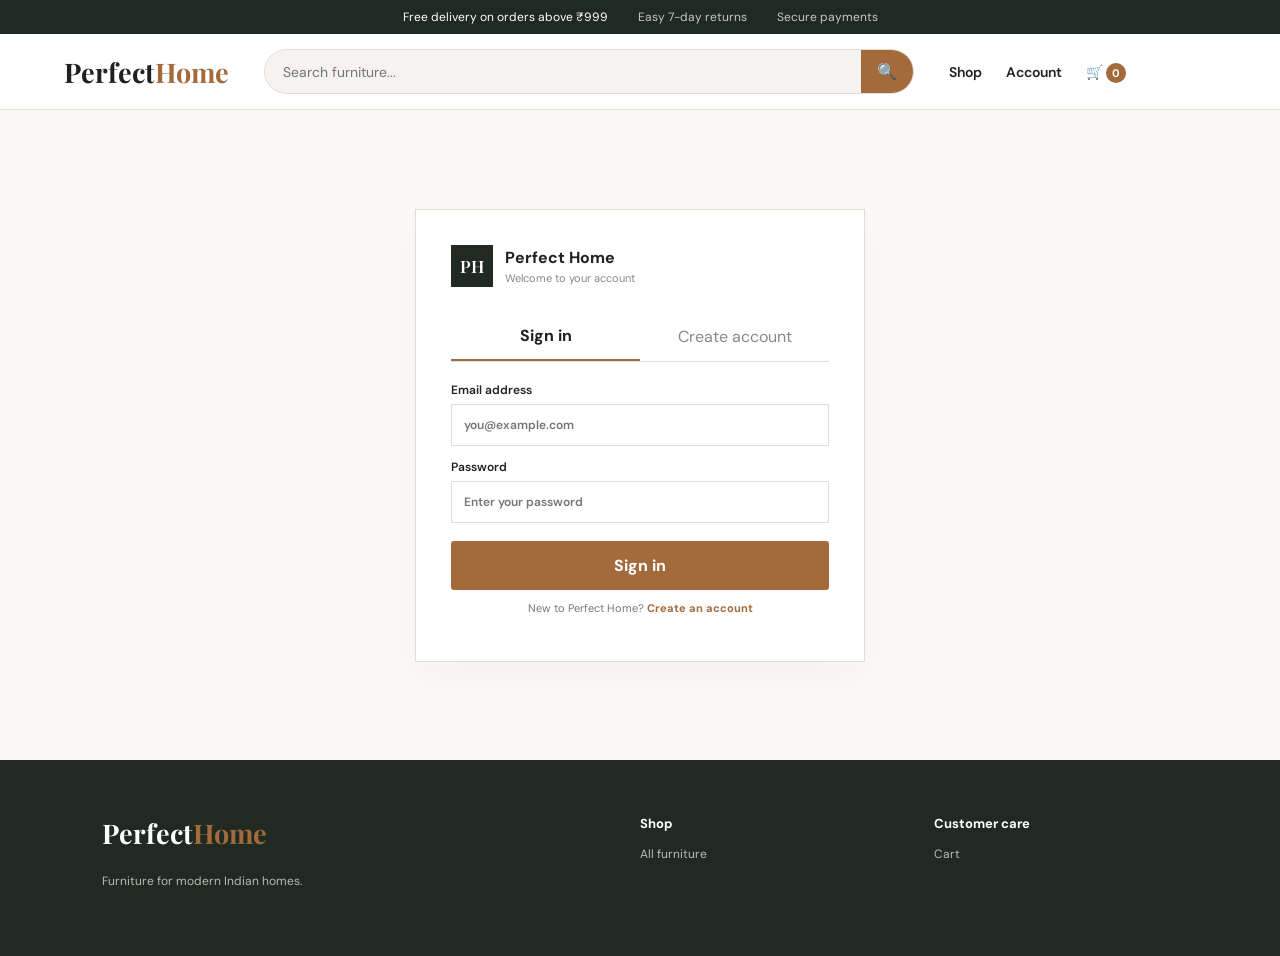
==== account.html @ 6d635a61 "Add files via upload" ====
<!DOCTYPE html><html lang="en"><head><meta charset="UTF-8"><meta name="viewport" content="width=device-width,initial-scale=1.0"><title>Account | Perfect Home</title><link rel="stylesheet" href="css/style.css"></head><body><div class="topbar">Free delivery on orders above ₹999 <span>Easy 7-day returns</span><span>Secure payments</span></div><header class="header"><a class="logo" href="index.html">Perfect<span>Home</span></a><div class="search"><input id="searchInput" placeholder="Search furniture..."><button onclick="performSearch()">🔍</button></div><nav><a href="products.html">Shop</a><a href="account.html">Account</a><a class="cart-link" href="cart.html">🛒 <b id="cartCount">0</b></a></nav></header><main class="account-page"><div class="auth-card"><div class="auth-brand"><span>PH</span><div><b>Perfect Home</b><small>Welcome to your account</small></div></div><div class="tabs"><button id="loginTab" class="active" onclick="showAuth('login')">Sign in</button><button id="signupTab" onclick="showAuth('signup')">Create account</button></div><div id="authMessage"></div><form id="loginForm" onsubmit="login(event)"><label>Email address<input id="loginEmail" type="email" required placeholder="you@example.com"></label><label>Password<input id="loginPassword" type="password" minlength="6" required placeholder="Enter your password"></label><button class="btn primary full">Sign in</button><p class="switch">New to Perfect Home? <a onclick="showAuth('signup')">Create an account</a></p></form><form id="signupForm" class="hidden" onsubmit="signup(event)"><label>Full name<input id="signupName" required placeholder="Your full name"></label><label>Email address<input id="signupEmail" type="email" required placeholder="you@example.com"></label><label>Mobile number<input id="signupPhone" pattern="[0-9]{10}" required placeholder="10-digit mobile number"></label><label>Password<input id="signupPassword" type="password" minlength="6" required placeholder="At least 6 characters"></label><label>Confirm password<input id="signupConfirm" type="password" minlength="6" required placeholder="Re-enter password"></label><button class="btn primary full">Create account</button><p class="switch">Already have an account? <a onclick="showAuth('login')">Sign in</a></p></form><div id="accountPanel" class="hidden"></div></div></main><footer><div><a class="logo" href="index.html">Perfect<span>Home</span></a><p>Furniture for modern Indian homes.</p></div><div><b>Shop</b><a href="products.html">All furniture</a></div><div><b>Customer care</b><a href="cart.html">Cart</a></div></footer><script src="js/products.js"></script><script src="js/app.js"></script><script src="js/auth.js"></script></body></html>
---- css/style.css ----
@import url('https://fonts.googleapis.com/css2?family=DM+Sans:wght@400;500;600;700&family=Playfair+Display:wght@500;600;700&display=swap');
*{box-sizing:border-box}body{margin:0;font-family:'DM Sans',Arial,sans-serif;color:#20201e;background:#faf9f6}a{text-decoration:none;color:inherit}button,input,select,textarea{font:inherit}.topbar{background:#1f2a22;color:#fff;padding:9px 5%;font-size:12px;display:flex;gap:30px;justify-content:center}.topbar span{opacity:.75}.header{height:76px;background:#fff;display:flex;align-items:center;gap:35px;padding:0 5%;border-bottom:1px solid #e8e5df;position:sticky;top:0;z-index:20}.logo{font:700 27px 'Playfair Display',serif;white-space:nowrap}.logo span{color:#a36a3c}.search{height:45px;display:flex;flex:1;max-width:650px;background:#f5f3ef;border:1px solid #e2ded6;border-radius:24px;overflow:hidden}.search input{border:0;outline:0;background:transparent;padding:0 18px;flex:1;font-size:14px}.search button{width:52px;border:0;background:#a36a3c;color:white;cursor:pointer}.header nav{display:flex;gap:24px;align-items:center;font-size:14px;font-weight:600}.cart-link b{background:#a36a3c;color:#fff;border-radius:50%;font-size:11px;padding:3px 6px}.hero{max-width:1400px;margin:25px auto 70px;padding:55px 5%;background:#e9e5dc;display:grid;grid-template-columns:1fr 1fr;align-items:center;gap:45px;min-height:520px}.hero h1{font:600 clamp(45px,5vw,76px)/1.03 'Playfair Display',serif;margin:12px 0 22px}.hero h1 em{color:#a36a3c}.hero p:not(.eyebrow){font-size:17px;line-height:1.7;max-width:520px;color:#5f5c56}.eyebrow{font-size:11px;letter-spacing:2px;font-weight:700;color:#a36a3c;margin:0 0 10px}.hero-art{height:420px;overflow:hidden}.hero-art img{width:100%;height:100%;object-fit:cover}.btn{border:0;padding:14px 23px;display:inline-flex;justify-content:center;align-items:center;border-radius:3px;font-weight:700;cursor:pointer}.primary{background:#a36a3c;color:white}.dark{background:#202a22;color:#fff}.full{width:100%}.section{max-width:1300px;margin:0 auto 75px;padding:0 4%}.section-head{display:flex;justify-content:space-between;align-items:end;margin-bottom:28px}.section-head h2,.deal h2{font:600 38px 'Playfair Display',serif;margin:0}.section-head>a{font-size:13px;font-weight:700}.category-grid{display:grid;grid-template-columns:repeat(6,1fr);gap:15px}.category{background:#fff;padding-bottom:17px;border:1px solid #e8e5df}.category img{width:100%;height:180px;object-fit:cover;display:block;margin-bottom:13px}.category b,.category span{display:block;padding:0 13px}.category b{font-size:14px}.category span{font-size:11px;color:#777;margin-top:5px}.deal{max-width:1300px;margin:0 auto 75px;padding:0 4%;background:#ddd5c8;display:grid;grid-template-columns:.8fr 1.2fr;align-items:center}.deal>div{padding:45px}.deal img{width:100%;height:330px;object-fit:cover}.deal p:not(.eyebrow){color:#5e5b55;line-height:1.6}.product-grid{display:grid;grid-template-columns:repeat(4,1fr);gap:20px}.product-card{background:#fff;border:1px solid #e8e5df;transition:.2s}.product-card:hover{transform:translateY(-3px);box-shadow:0 10px 25px #0000000d}.product-img{display:block;height:285px;position:relative;background:#eee;overflow:hidden}.product-img img{width:100%;height:100%;object-fit:cover}.discount{position:absolute;top:12px;left:12px;background:#fff;padding:5px 8px;font-size:10px;font-weight:700;color:#9a6338}.product-info{padding:15px}.product-info small{font-size:10px;color:#9a6338;text-transform:uppercase;letter-spacing:1px}.product-name{display:block;font-weight:700;font-size:15px;margin:7px 0 9px;line-height:1.3}.rating{font-size:12px;color:#bd7d3f}.rating span{color:#888}.price{font-size:17px;font-weight:700;margin:10px 0}.price del{font-size:11px;color:#999;font-weight:400;margin-left:5px}.add-btn{width:100%;border:1px solid #a36a3c;background:#fff;color:#8e5c36;padding:9px;font-weight:700;cursor:pointer}.add-btn:hover{background:#a36a3c;color:#fff}.trust{max-width:1300px;margin:0 auto 70px;padding:30px 4%;display:grid;grid-template-columns:repeat(4,1fr);border-top:1px solid #ddd;border-bottom:1px solid #ddd}.trust div{display:flex;flex-direction:column;gap:5px;text-align:center;font-size:22px}.trust b{font-size:13px}.trust small{font-size:11px;color:#777}footer{background:#202a22;color:#fff;padding:55px 8%;display:grid;grid-template-columns:2fr 1fr 1fr;gap:50px}footer .logo{color:#fff}footer p{font-size:12px;color:#b9b9b1}footer div{display:flex;flex-direction:column;gap:10px}footer b{font-size:13px;margin-bottom:4px}footer a:not(.logo){font-size:12px;color:#bbb}.shop-page,.cart-page{max-width:1350px;margin:0 auto;padding:55px 4%}.shop-title,.page-heading{display:flex;justify-content:space-between;align-items:end;margin-bottom:35px}.shop-title h1,.page-heading h1{font:600 48px 'Playfair Display',serif;margin:0}.shop-title p:not(.eyebrow){color:#777}.shop-title select{padding:11px;border:1px solid #ddd;background:#fff}.shop-layout{display:grid;grid-template-columns:210px 1fr;gap:35px}.shop-layout aside{display:flex;flex-direction:column;gap:11px;font-size:13px}.shop-layout aside button{border:0;background:none;text-align:left;padding:5px 0;cursor:pointer;color:#555}.shop-layout aside label{font-size:12px;color:#666}.shop-layout aside hr{width:100%;border:0;border-top:1px solid #ddd;margin:12px 0}.empty-results,.empty-cart{text-align:center;padding:80px 20px;background:#fff;border:1px solid #e6e2da}.empty-results>div,.empty-cart>div{font-size:45px}.detail{max-width:1250px;margin:60px auto 80px;padding:0 4%;display:grid;grid-template-columns:1.05fr .95fr;gap:60px}.detail-image{height:620px;background:#eee}.detail-image img{width:100%;height:100%;object-fit:cover}.detail-info{padding-top:25px}.detail-info h1{font:600 47px/1.1 'Playfair Display',serif;margin:8px 0 15px}.rating.big{font-size:13px}.rating.big span{color:#777}.detail-price{font-size:29px;font-weight:700;margin:25px 0}.detail-price del{font-size:15px;color:#999;margin-left:10px}.detail-price span{font-size:11px;color:#a36a3c;margin-left:10px}.detail-info>p:not(.eyebrow){color:#666;line-height:1.8}.features{list-style:none;padding:10px 0;border-top:1px solid #ddd;border-bottom:1px solid #ddd;line-height:2.2;font-size:13px}.buy-row{display:flex;gap:10px;margin-top:25px}.qty{display:flex;border:1px solid #ccc;height:48px;align-items:center}.qty button{border:0;background:#fff;width:40px;height:100%;cursor:pointer}.qty b{width:30px;text-align:center}.delivery{margin-top:25px;background:#f2efe9;padding:15px;display:flex;flex-direction:column;gap:4px;font-size:12px}.delivery span{color:#777}.cart-layout{display:grid;grid-template-columns:1fr 380px;gap:30px}.cart-box,.summary{background:#fff;border:1px solid #e3dfd7}.cart-item{display:grid;grid-template-columns:120px 1fr auto auto;gap:20px;align-items:center;padding:20px;border-bottom:1px solid #e8e5df}.cart-item img{width:120px;height:110px;object-fit:cover}.cart-item-info small{color:#a36a3c;font-size:10px;text-transform:uppercase}.cart-item-info h3{font-size:15px;margin:7px 0}.cart-price{font-weight:700}.remove{border:0;background:none;color:#a36a3c;padding:10px 0;cursor:pointer;font-size:12px}.line-total{font-size:15px}.continue{display:inline-block;margin-top:20px;font-size:13px;font-weight:700}.summary{padding:25px;height:max-content}.summary h2{font:600 26px 'Playfair Display',serif;margin-top:0}.summary>div{display:flex;justify-content:space-between;padding:9px 0;font-size:13px}.summary hr{border:0;border-top:1px solid #ddd}.summary .grand{font-size:17px}.checkout-form{display:block!important;margin-top:15px}.checkout-form h3{font-size:14px}.checkout-form input,.checkout-form textarea,.checkout-form select{width:100%;padding:12px;border:1px solid #ddd;margin-bottom:9px;outline:none;background:#fff}.checkout-form textarea{height:80px;resize:vertical}.success-order{text-align:center;background:#fff;border:1px solid #ddd;padding:90px 25px;max-width:750px;margin:auto}.check{margin:auto auto 20px;background:#a36a3c;color:white;border-radius:50%;width:60px;height:60px;display:grid;place-items:center;font-size:30px}.success-order h1{font:600 42px 'Playfair Display',serif}.success-order p{color:#666}.account-page{min-height:650px;display:grid;place-items:center;padding:50px 20px}.auth-card{background:#fff;width:450px;border:1px solid #e2ded6;padding:35px;box-shadow:0 15px 40px #00000008}.auth-brand{display:flex;align-items:center;gap:12px;margin-bottom:25px}.auth-brand>span{background:#202a22;color:#fff;width:42px;height:42px;display:grid;place-items:center;font:600 17px 'Playfair Display'}.auth-brand b,.auth-brand small{display:block}.auth-brand small{font-size:11px;color:#888;margin-top:3px}.tabs{display:grid;grid-template-columns:1fr 1fr;border-bottom:1px solid #ddd;margin-bottom:20px}.tabs button{background:none;border:0;padding:13px;cursor:pointer;color:#888}.tabs button.active{color:#20201e;font-weight:700;border-bottom:2px solid #a36a3c}.auth-card form label{display:block;font-size:12px;font-weight:600;margin:13px 0}.auth-card form input{display:block;width:100%;padding:12px;margin-top:6px;border:1px solid #ddd;outline:none}.switch{text-align:center;font-size:11px;color:#777}.switch a{color:#a36a3c;font-weight:700;cursor:pointer}.hidden{display:none!important}.auth-message{padding:10px;background:#f9e9e5;color:#9a493d;font-size:12px;margin-bottom:12px}.auth-message.good{background:#eaf5ed;color:#39704a}.profile{text-align:center}.avatar{width:70px;height:70px;border-radius:50%;background:#a36a3c;color:#fff;display:grid;place-items:center;margin:0 auto 15px;font:600 30px 'Playfair Display'}.profile h1{font:600 36px 'Playfair Display';margin:5px}.muted{color:#777;font-size:13px}.profile-box{margin:25px 0;text-align:left;border:1px solid #ddd}.profile-box div{padding:16px;border-bottom:1px solid #ddd}.profile-box div:last-child{border:0}.profile-box b,.profile-box span{display:block;font-size:12px;margin-bottom:5px}.profile-box span{color:#777}.logout{border:0;background:none;color:#a36a3c;font-weight:700;margin-top:18px;cursor:pointer}.auth-card .btn{margin-top:5px}#toast{position:fixed;right:25px;bottom:25px;background:#202a22;color:white;padding:14px 20px;z-index:100;border-radius:4px;opacity:0;transform:translateY(15px);transition:.2s;font-size:13px}#toast.show{opacity:1;transform:none}
@media(max-width:1000px){.category-grid{grid-template-columns:repeat(3,1fr)}.product-grid{grid-template-columns:repeat(3,1fr)}.hero{grid-template-columns:1fr}.hero-art{height:350px}.detail{grid-template-columns:1fr}.cart-layout{grid-template-columns:1fr}.shop-layout{grid-template-columns:1fr}.shop-layout aside{display:grid;grid-template-columns:repeat(4,1fr)}}
@media(max-width:700px){.topbar{font-size:10px;gap:10px}.header{height:auto;padding:14px 4%;flex-wrap:wrap;gap:12px}.logo{font-size:23px}.search{order:3;flex-basis:100%}.header nav{margin-left:auto;gap:12px}.header nav a:not(.cart-link){display:none}.hero{margin-top:0;padding:35px 5%;min-height:auto}.hero-art{height:270px}.section{margin-bottom:50px}.category-grid,.product-grid{grid-template-columns:repeat(2,1fr);gap:10px}.category img{height:140px}.product-img{height:210px}.section-head h2,.deal h2{font-size:28px}.deal{display:block;padding:0}.deal>div{padding:30px}.deal img{height:240px}.trust{grid-template-columns:repeat(2,1fr);gap:25px}.shop-page,.cart-page{padding-top:35px}.shop-title{display:block}.shop-title h1,.page-heading h1{font-size:38px}.shop-title select{margin-top:15px}.shop-layout aside{grid-template-columns:repeat(2,1fr)}.detail{margin-top:25px;padding:0 5%;gap:25px}.detail-image{height:400px}.detail-info h1{font-size:35px}.buy-row{flex-wrap:wrap}.cart-item{grid-template-columns:80px 1fr;gap:12px}.cart-item img{width:80px;height:80px}.cart-item .qty{grid-column:2}.line-total{grid-column:2}.auth-card{width:100%;max-width:450px;padding:25px}footer{grid-template-columns:1fr 1fr;padding:40px 7%}footer>div:first-child{grid-column:1/-1}}
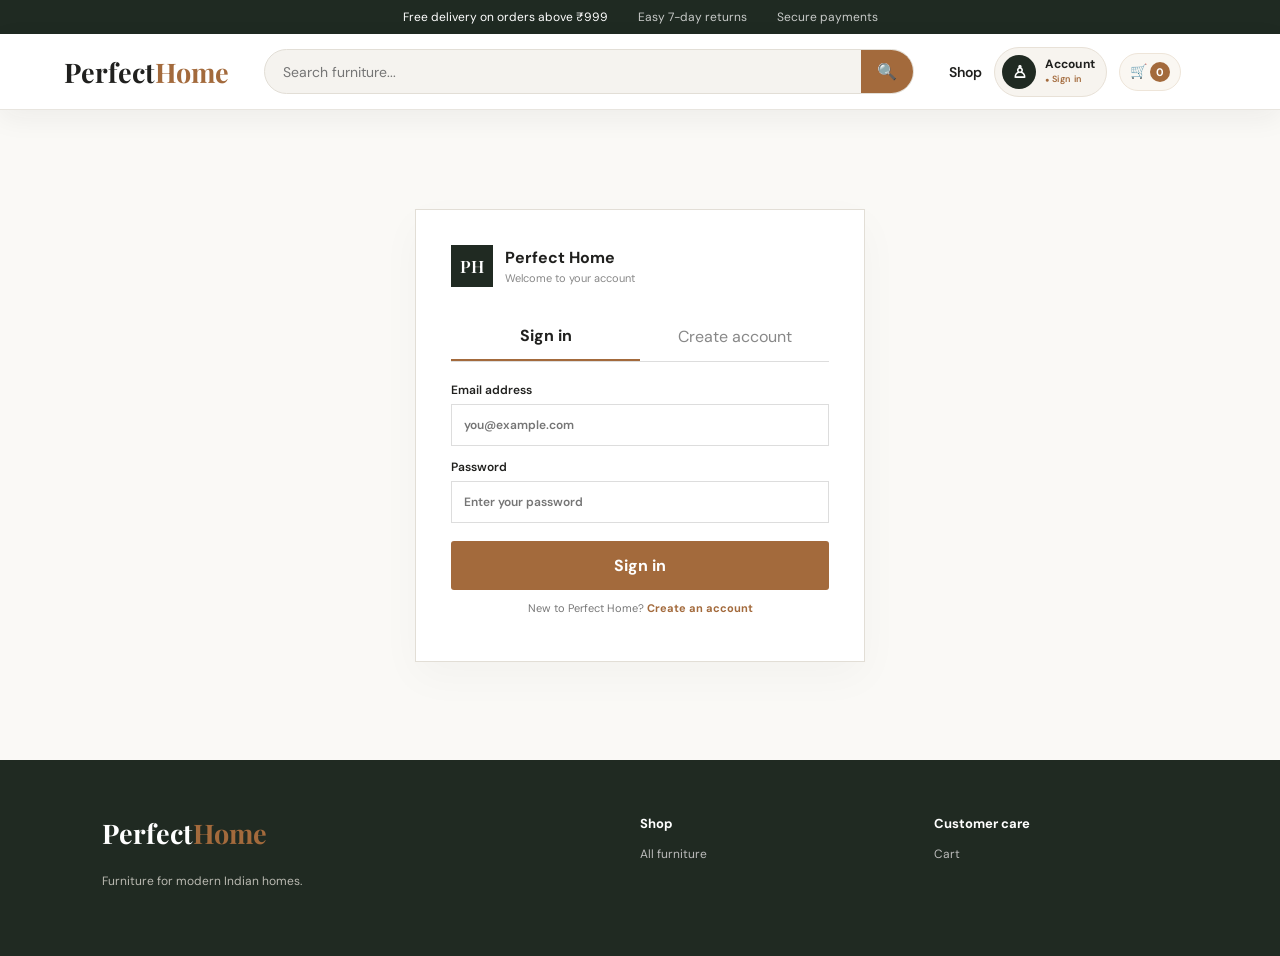
==== commit b8fb6674: "Format account.html for better readability" ====
--- a/account.html
+++ b/account.html
@@ -1 +1,762 @@
-<!DOCTYPE html><html lang="en"><head><meta charset="UTF-8"><meta name="viewport" content="width=device-width,initial-scale=1.0"><title>Account | Perfect Home</title><link rel="stylesheet" href="css/style.css"></head><body><div class="topbar">Free delivery on orders above ₹999 <span>Easy 7-day returns</span><span>Secure payments</span></div><header class="header"><a class="logo" href="index.html">Perfect<span>Home</span></a><div class="search"><input id="searchInput" placeholder="Search furniture..."><button onclick="performSearch()">🔍</button></div><nav><a href="products.html">Shop</a><a href="account.html">Account</a><a class="cart-link" href="cart.html">🛒 <b id="cartCount">0</b></a></nav></header><main class="account-page"><div class="auth-card"><div class="auth-brand"><span>PH</span><div><b>Perfect Home</b><small>Welcome to your account</small></div></div><div class="tabs"><button id="loginTab" class="active" onclick="showAuth('login')">Sign in</button><button id="signupTab" onclick="showAuth('signup')">Create account</button></div><div id="authMessage"></div><form id="loginForm" onsubmit="login(event)"><label>Email address<input id="loginEmail" type="email" required placeholder="you@example.com"></label><label>Password<input id="loginPassword" type="password" minlength="6" required placeholder="Enter your password"></label><button class="btn primary full">Sign in</button><p class="switch">New to Perfect Home? <a onclick="showAuth('signup')">Create an account</a></p></form><form id="signupForm" class="hidden" onsubmit="signup(event)"><label>Full name<input id="signupName" required placeholder="Your full name"></label><label>Email address<input id="signupEmail" type="email" required placeholder="you@example.com"></label><label>Mobile number<input id="signupPhone" pattern="[0-9]{10}" required placeholder="10-digit mobile number"></label><label>Password<input id="signupPassword" type="password" minlength="6" required placeholder="At least 6 characters"></label><label>Confirm password<input id="signupConfirm" type="password" minlength="6" required placeholder="Re-enter password"></label><button class="btn primary full">Create account</button><p class="switch">Already have an account? <a onclick="showAuth('login')">Sign in</a></p></form><div id="accountPanel" class="hidden"></div></div></main><footer><div><a class="logo" href="index.html">Perfect<span>Home</span></a><p>Furniture for modern Indian homes.</p></div><div><b>Shop</b><a href="products.html">All furniture</a></div><div><b>Customer care</b><a href="cart.html">Cart</a></div></footer><script src="js/products.js"></script><script src="js/app.js"></script><script src="js/auth.js"></script></body></html>
+<!DOCTYPE html>
+
+<html lang="en">
+
+<head>
+
+    <meta charset="UTF-8">
+
+    <meta
+        name="viewport"
+        content="width=device-width,initial-scale=1.0"
+    >
+
+    <title>
+        Account | Perfect Home
+    </title>
+
+    <link
+        rel="stylesheet"
+        href="css/style.css"
+    >
+
+</head>
+
+
+<body>
+
+
+<!-- =====================================================
+     TOP BAR
+     ===================================================== -->
+
+<div class="topbar">
+
+    Free delivery on orders above ₹999
+
+    <span>
+        Easy 7-day returns
+    </span>
+
+    <span>
+        Secure payments
+    </span>
+
+</div>
+
+
+<!-- =====================================================
+     HEADER
+     ===================================================== -->
+
+<header class="header">
+
+    <a
+        class="logo"
+        href="index.html"
+    >
+        Perfect<span>Home</span>
+    </a>
+
+
+    <div class="search">
+
+        <input
+            id="searchInput"
+            placeholder="Search furniture..."
+        >
+
+        <button
+            onclick="performSearch()"
+        >
+            🔍
+        </button>
+
+    </div>
+
+
+    <nav>
+
+        <a href="products.html">
+            Shop
+        </a>
+
+        <a href="account.html">
+            Account
+        </a>
+
+        <a
+            class="cart-link"
+            href="cart.html"
+        >
+            🛒
+            <b id="cartCount">
+                0
+            </b>
+        </a>
+
+    </nav>
+
+</header>
+
+
+<!-- =====================================================
+     ACCOUNT
+     ===================================================== -->
+
+<main class="account-page">
+
+
+    <div class="auth-card">
+
+
+        <!-- BRAND -->
+
+        <div class="auth-brand">
+
+            <span>
+                PH
+            </span>
+
+            <div>
+
+                <b>
+                    Perfect Home
+                </b>
+
+                <small>
+                    Welcome to your account
+                </small>
+
+            </div>
+
+        </div>
+
+
+        <!-- LOGIN / SIGNUP TABS -->
+
+        <div class="tabs">
+
+            <button
+                id="loginTab"
+                class="active"
+                onclick="showAuth('login')"
+            >
+                Sign in
+            </button>
+
+
+            <button
+                id="signupTab"
+                onclick="showAuth('signup')"
+            >
+                Create account
+            </button>
+
+        </div>
+
+
+        <!-- MESSAGE -->
+
+        <div
+            id="authMessage"
+        ></div>
+
+
+        <!-- =================================================
+             LOGIN
+             ================================================= -->
+
+        <form
+            id="loginForm"
+            onsubmit="login(event)"
+        >
+
+            <label>
+
+                Email address
+
+                <input
+                    id="loginEmail"
+                    type="email"
+                    required
+                    placeholder="you@example.com"
+                >
+
+            </label>
+
+
+            <label>
+
+                Password
+
+                <input
+                    id="loginPassword"
+                    type="password"
+                    minlength="6"
+                    required
+                    placeholder="Enter your password"
+                >
+
+            </label>
+
+
+            <button
+                class="btn primary full"
+            >
+                Sign in
+            </button>
+
+
+            <p class="switch">
+
+                New to Perfect Home?
+
+                <a
+                    onclick="showAuth('signup')"
+                >
+                    Create an account
+                </a>
+
+            </p>
+
+        </form>
+
+
+        <!-- =================================================
+             SIGN UP
+             ================================================= -->
+
+        <form
+            id="signupForm"
+            class="hidden"
+            onsubmit="signup(event)"
+        >
+
+            <label>
+
+                Full name
+
+                <input
+                    id="signupName"
+                    required
+                    placeholder="Your full name"
+                >
+
+            </label>
+
+
+            <label>
+
+                Email address
+
+                <input
+                    id="signupEmail"
+                    type="email"
+                    required
+                    placeholder="you@example.com"
+                >
+
+            </label>
+
+
+            <label>
+
+                Mobile number
+
+                <input
+                    id="signupPhone"
+                    pattern="[0-9]{10}"
+                    required
+                    placeholder="10-digit mobile number"
+                >
+
+            </label>
+
+
+            <label>
+
+                Password
+
+                <input
+                    id="signupPassword"
+                    type="password"
+                    minlength="6"
+                    required
+                    placeholder="At least 6 characters"
+                >
+
+            </label>
+
+
+            <label>
+
+                Confirm password
+
+                <input
+                    id="signupConfirm"
+                    type="password"
+                    minlength="6"
+                    required
+                    placeholder="Re-enter password"
+                >
+
+            </label>
+
+
+            <button
+                class="btn primary full"
+            >
+                Create account
+            </button>
+
+
+            <p class="switch">
+
+                Already have an account?
+
+                <a
+                    onclick="showAuth('login')"
+                >
+                    Sign in
+                </a>
+
+            </p>
+
+        </form>
+
+
+        <!-- =================================================
+             EXISTING ACCOUNT PANEL
+             ================================================= -->
+
+        <div
+            id="accountPanel"
+            class="hidden"
+        ></div>
+
+
+        <!-- =================================================
+             MY ORDERS
+             ================================================= -->
+
+        <section
+            id="myOrdersSection"
+            class="orders-section hidden"
+        >
+
+            <h2>
+                My Orders
+            </h2>
+
+            <p class="orders-subtitle">
+                Your recent Perfect Home orders
+            </p>
+
+
+            <div
+                id="ordersList"
+                class="order-list"
+            ></div>
+
+        </section>
+
+
+    </div>
+
+</main>
+
+
+<!-- =====================================================
+     FOOTER
+     ===================================================== -->
+
+<footer>
+
+
+    <div>
+
+        <a
+            class="logo"
+            href="index.html"
+        >
+            Perfect<span>Home</span>
+        </a>
+
+        <p>
+            Furniture for modern Indian homes.
+        </p>
+
+    </div>
+
+
+    <div>
+
+        <b>
+            Shop
+        </b>
+
+        <a href="products.html">
+            All furniture
+        </a>
+
+    </div>
+
+
+    <div>
+
+        <b>
+            Customer care
+        </b>
+
+        <a href="cart.html">
+            Cart
+        </a>
+
+    </div>
+
+
+</footer>
+
+
+<!-- =====================================================
+     SCRIPTS
+     ===================================================== -->
+
+<script src="js/products.js"></script>
+
+<script src="js/app.js"></script>
+
+<script src="js/auth.js"></script>
+
+
+<!-- =====================================================
+     MY ORDERS SCRIPT
+     ===================================================== -->
+
+<script>
+
+function renderMyOrders(){
+
+    const user =
+        JSON.parse(
+            localStorage.getItem(
+                'perfectHomeCurrentUser'
+            ) || 'null'
+        );
+
+
+    const section =
+        document.getElementById(
+            'myOrdersSection'
+        );
+
+    const list =
+        document.getElementById(
+            'ordersList'
+        );
+
+
+    if(!user){
+
+        section.classList.add(
+            'hidden'
+        );
+
+        return;
+    }
+
+
+    section.classList.remove(
+        'hidden'
+    );
+
+
+    const allOrders =
+        JSON.parse(
+            localStorage.getItem(
+                'perfectHomeOrders'
+            ) || '[]'
+        );
+
+
+    /*
+       Show only orders belonging
+       to the signed-in user.
+    */
+
+    const orders =
+        allOrders.filter(
+            order =>
+                order.email &&
+                order.email.toLowerCase() ===
+                user.email.toLowerCase()
+        );
+
+
+    if(!orders.length){
+
+        list.innerHTML = `
+
+        <div class="orders-empty">
+
+            <div>
+                📦
+            </div>
+
+            <b>
+                No orders yet
+            </b>
+
+            <p>
+                Your placed orders will appear here.
+            </p>
+
+            <a
+                class="btn primary"
+                href="products.html"
+            >
+                Start Shopping
+            </a>
+
+        </div>
+
+        `;
+
+        return;
+    }
+
+
+    list.innerHTML =
+        orders.map(
+            order => {
+
+                const items =
+                    order.items || [];
+
+
+                return `
+
+                <div class="order-card">
+
+
+                    <!-- ORDER HEADER -->
+
+                    <div class="order-card-header">
+
+                        <div>
+
+                            <b>
+                                #${escapeOrder(
+                                    order.order
+                                )}
+                            </b>
+
+                            <small>
+                                ${escapeOrder(
+                                    order.date
+                                )}
+                            </small>
+
+                        </div>
+
+
+                        <span
+                            class="order-status"
+                        >
+                            ${escapeOrder(
+                                order.status ||
+                                'Order Placed'
+                            )}
+                        </span>
+
+                    </div>
+
+
+                    <!-- PRODUCTS -->
+
+                    <div class="order-products">
+
+                        ${
+                            items.map(
+                                item => `
+
+                                <div class="order-product">
+
+                                    <img
+                                        src="${escapeOrder(
+                                            item.image || ''
+                                        )}"
+                                        alt="${escapeOrder(
+                                            item.name
+                                        )}"
+                                    >
+
+
+                                    <div
+                                        class="order-product-info"
+                                    >
+
+                                        <b>
+                                            ${escapeOrder(
+                                                item.name
+                                            )}
+                                        </b>
+
+                                        <small>
+                                            Qty:
+                                            ${item.qty}
+                                        </small>
+
+                                    </div>
+
+
+                                    <div
+                                        class="order-product-price"
+                                    >
+                                        ${money(
+                                            item.price *
+                                            item.qty
+                                        )}
+                                    </div>
+
+                                </div>
+
+                                `
+                            ).join('')
+                        }
+
+                    </div>
+
+
+                    <!-- ADDRESS -->
+
+                    <div
+                        class="order-address"
+                    >
+
+                        <b>
+                            ${
+                                order.addressType === 'office'
+                                ? '🏢 Office Address'
+                                : '🏠 Home Address'
+                            }
+                        </b>
+
+                        <br>
+
+                        ${escapeOrder(
+                            order.a
+                        )}
+
+                        <br>
+
+                        📱
+                        ${escapeOrder(
+                            order.ph
+                        )}
+
+                    </div>
+
+
+                    <!-- TOTAL -->
+
+                    <div
+                        class="order-total"
+                    >
+
+                        <span>
+                            Total
+                        </span>
+
+                        <b>
+                            ${money(
+                                order.total || 0
+                            )}
+                        </b>
+
+                    </div>
+
+
+                    <div
+                        style="
+                            margin-top:8px;
+                            font-size:10px;
+                            color:#777;
+                        "
+                    >
+
+                        Payment:
+                        ${escapeOrder(
+                            order.payment
+                        )}
+
+                    </div>
+
+
+                </div>
+
+                `;
+
+            }
+        ).join('');
+}
+
+
+/* =====================================================
+   SAFE TEXT
+   ===================================================== */
+
+function escapeOrder(value){
+
+    return String(
+        value ?? ''
+    ).replace(
+        /[&<>"']/g,
+        function(m){
+
+            return {
+
+                '&':'&amp;',
+                '<':'&lt;',
+                '>':'&gt;',
+                '"':'&quot;',
+                "'":'&#39;'
+
+            }[m];
+
+        }
+    );
+}
+
+
+/* =====================================================
+   LOAD ORDERS
+   ===================================================== */
+
+document.addEventListener(
+    'DOMContentLoaded',
+    function(){
+
+        renderMyOrders();
+
+    }
+);
+
+
+/*
+   Run again shortly after auth.js
+   finishes its account rendering.
+*/
+
+setTimeout(
+    renderMyOrders,
+    300
+);
+
+</script>
+
+
+</body>
+
+</html>
--- a/css/style.css
+++ b/css/style.css
@@ -1,4 +1,2006 @@
 @import url('https://fonts.googleapis.com/css2?family=DM+Sans:wght@400;500;600;700&family=Playfair+Display:wght@500;600;700&display=swap');
-*{box-sizing:border-box}body{margin:0;font-family:'DM Sans',Arial,sans-serif;color:#20201e;background:#faf9f6}a{text-decoration:none;color:inherit}button,input,select,textarea{font:inherit}.topbar{background:#1f2a22;color:#fff;padding:9px 5%;font-size:12px;display:flex;gap:30px;justify-content:center}.topbar span{opacity:.75}.header{height:76px;background:#fff;display:flex;align-items:center;gap:35px;padding:0 5%;border-bottom:1px solid #e8e5df;position:sticky;top:0;z-index:20}.logo{font:700 27px 'Playfair Display',serif;white-space:nowrap}.logo span{color:#a36a3c}.search{height:45px;display:flex;flex:1;max-width:650px;background:#f5f3ef;border:1px solid #e2ded6;border-radius:24px;overflow:hidden}.search input{border:0;outline:0;background:transparent;padding:0 18px;flex:1;font-size:14px}.search button{width:52px;border:0;background:#a36a3c;color:white;cursor:pointer}.header nav{display:flex;gap:24px;align-items:center;font-size:14px;font-weight:600}.cart-link b{background:#a36a3c;color:#fff;border-radius:50%;font-size:11px;padding:3px 6px}.hero{max-width:1400px;margin:25px auto 70px;padding:55px 5%;background:#e9e5dc;display:grid;grid-template-columns:1fr 1fr;align-items:center;gap:45px;min-height:520px}.hero h1{font:600 clamp(45px,5vw,76px)/1.03 'Playfair Display',serif;margin:12px 0 22px}.hero h1 em{color:#a36a3c}.hero p:not(.eyebrow){font-size:17px;line-height:1.7;max-width:520px;color:#5f5c56}.eyebrow{font-size:11px;letter-spacing:2px;font-weight:700;color:#a36a3c;margin:0 0 10px}.hero-art{height:420px;overflow:hidden}.hero-art img{width:100%;height:100%;object-fit:cover}.btn{border:0;padding:14px 23px;display:inline-flex;justify-content:center;align-items:center;border-radius:3px;font-weight:700;cursor:pointer}.primary{background:#a36a3c;color:white}.dark{background:#202a22;color:#fff}.full{width:100%}.section{max-width:1300px;margin:0 auto 75px;padding:0 4%}.section-head{display:flex;justify-content:space-between;align-items:end;margin-bottom:28px}.section-head h2,.deal h2{font:600 38px 'Playfair Display',serif;margin:0}.section-head>a{font-size:13px;font-weight:700}.category-grid{display:grid;grid-template-columns:repeat(6,1fr);gap:15px}.category{background:#fff;padding-bottom:17px;border:1px solid #e8e5df}.category img{width:100%;height:180px;object-fit:cover;display:block;margin-bottom:13px}.category b,.category span{display:block;padding:0 13px}.category b{font-size:14px}.category span{font-size:11px;color:#777;margin-top:5px}.deal{max-width:1300px;margin:0 auto 75px;padding:0 4%;background:#ddd5c8;display:grid;grid-template-columns:.8fr 1.2fr;align-items:center}.deal>div{padding:45px}.deal img{width:100%;height:330px;object-fit:cover}.deal p:not(.eyebrow){color:#5e5b55;line-height:1.6}.product-grid{display:grid;grid-template-columns:repeat(4,1fr);gap:20px}.product-card{background:#fff;border:1px solid #e8e5df;transition:.2s}.product-card:hover{transform:translateY(-3px);box-shadow:0 10px 25px #0000000d}.product-img{display:block;height:285px;position:relative;background:#eee;overflow:hidden}.product-img img{width:100%;height:100%;object-fit:cover}.discount{position:absolute;top:12px;left:12px;background:#fff;padding:5px 8px;font-size:10px;font-weight:700;color:#9a6338}.product-info{padding:15px}.product-info small{font-size:10px;color:#9a6338;text-transform:uppercase;letter-spacing:1px}.product-name{display:block;font-weight:700;font-size:15px;margin:7px 0 9px;line-height:1.3}.rating{font-size:12px;color:#bd7d3f}.rating span{color:#888}.price{font-size:17px;font-weight:700;margin:10px 0}.price del{font-size:11px;color:#999;font-weight:400;margin-left:5px}.add-btn{width:100%;border:1px solid #a36a3c;background:#fff;color:#8e5c36;padding:9px;font-weight:700;cursor:pointer}.add-btn:hover{background:#a36a3c;color:#fff}.trust{max-width:1300px;margin:0 auto 70px;padding:30px 4%;display:grid;grid-template-columns:repeat(4,1fr);border-top:1px solid #ddd;border-bottom:1px solid #ddd}.trust div{display:flex;flex-direction:column;gap:5px;text-align:center;font-size:22px}.trust b{font-size:13px}.trust small{font-size:11px;color:#777}footer{background:#202a22;color:#fff;padding:55px 8%;display:grid;grid-template-columns:2fr 1fr 1fr;gap:50px}footer .logo{color:#fff}footer p{font-size:12px;color:#b9b9b1}footer div{display:flex;flex-direction:column;gap:10px}footer b{font-size:13px;margin-bottom:4px}footer a:not(.logo){font-size:12px;color:#bbb}.shop-page,.cart-page{max-width:1350px;margin:0 auto;padding:55px 4%}.shop-title,.page-heading{display:flex;justify-content:space-between;align-items:end;margin-bottom:35px}.shop-title h1,.page-heading h1{font:600 48px 'Playfair Display',serif;margin:0}.shop-title p:not(.eyebrow){color:#777}.shop-title select{padding:11px;border:1px solid #ddd;background:#fff}.shop-layout{display:grid;grid-template-columns:210px 1fr;gap:35px}.shop-layout aside{display:flex;flex-direction:column;gap:11px;font-size:13px}.shop-layout aside button{border:0;background:none;text-align:left;padding:5px 0;cursor:pointer;color:#555}.shop-layout aside label{font-size:12px;color:#666}.shop-layout aside hr{width:100%;border:0;border-top:1px solid #ddd;margin:12px 0}.empty-results,.empty-cart{text-align:center;padding:80px 20px;background:#fff;border:1px solid #e6e2da}.empty-results>div,.empty-cart>div{font-size:45px}.detail{max-width:1250px;margin:60px auto 80px;padding:0 4%;display:grid;grid-template-columns:1.05fr .95fr;gap:60px}.detail-image{height:620px;background:#eee}.detail-image img{width:100%;height:100%;object-fit:cover}.detail-info{padding-top:25px}.detail-info h1{font:600 47px/1.1 'Playfair Display',serif;margin:8px 0 15px}.rating.big{font-size:13px}.rating.big span{color:#777}.detail-price{font-size:29px;font-weight:700;margin:25px 0}.detail-price del{font-size:15px;color:#999;margin-left:10px}.detail-price span{font-size:11px;color:#a36a3c;margin-left:10px}.detail-info>p:not(.eyebrow){color:#666;line-height:1.8}.features{list-style:none;padding:10px 0;border-top:1px solid #ddd;border-bottom:1px solid #ddd;line-height:2.2;font-size:13px}.buy-row{display:flex;gap:10px;margin-top:25px}.qty{display:flex;border:1px solid #ccc;height:48px;align-items:center}.qty button{border:0;background:#fff;width:40px;height:100%;cursor:pointer}.qty b{width:30px;text-align:center}.delivery{margin-top:25px;background:#f2efe9;padding:15px;display:flex;flex-direction:column;gap:4px;font-size:12px}.delivery span{color:#777}.cart-layout{display:grid;grid-template-columns:1fr 380px;gap:30px}.cart-box,.summary{background:#fff;border:1px solid #e3dfd7}.cart-item{display:grid;grid-template-columns:120px 1fr auto auto;gap:20px;align-items:center;padding:20px;border-bottom:1px solid #e8e5df}.cart-item img{width:120px;height:110px;object-fit:cover}.cart-item-info small{color:#a36a3c;font-size:10px;text-transform:uppercase}.cart-item-info h3{font-size:15px;margin:7px 0}.cart-price{font-weight:700}.remove{border:0;background:none;color:#a36a3c;padding:10px 0;cursor:pointer;font-size:12px}.line-total{font-size:15px}.continue{display:inline-block;margin-top:20px;font-size:13px;font-weight:700}.summary{padding:25px;height:max-content}.summary h2{font:600 26px 'Playfair Display',serif;margin-top:0}.summary>div{display:flex;justify-content:space-between;padding:9px 0;font-size:13px}.summary hr{border:0;border-top:1px solid #ddd}.summary .grand{font-size:17px}.checkout-form{display:block!important;margin-top:15px}.checkout-form h3{font-size:14px}.checkout-form input,.checkout-form textarea,.checkout-form select{width:100%;padding:12px;border:1px solid #ddd;margin-bottom:9px;outline:none;background:#fff}.checkout-form textarea{height:80px;resize:vertical}.success-order{text-align:center;background:#fff;border:1px solid #ddd;padding:90px 25px;max-width:750px;margin:auto}.check{margin:auto auto 20px;background:#a36a3c;color:white;border-radius:50%;width:60px;height:60px;display:grid;place-items:center;font-size:30px}.success-order h1{font:600 42px 'Playfair Display',serif}.success-order p{color:#666}.account-page{min-height:650px;display:grid;place-items:center;padding:50px 20px}.auth-card{background:#fff;width:450px;border:1px solid #e2ded6;padding:35px;box-shadow:0 15px 40px #00000008}.auth-brand{display:flex;align-items:center;gap:12px;margin-bottom:25px}.auth-brand>span{background:#202a22;color:#fff;width:42px;height:42px;display:grid;place-items:center;font:600 17px 'Playfair Display'}.auth-brand b,.auth-brand small{display:block}.auth-brand small{font-size:11px;color:#888;margin-top:3px}.tabs{display:grid;grid-template-columns:1fr 1fr;border-bottom:1px solid #ddd;margin-bottom:20px}.tabs button{background:none;border:0;padding:13px;cursor:pointer;color:#888}.tabs button.active{color:#20201e;font-weight:700;border-bottom:2px solid #a36a3c}.auth-card form label{display:block;font-size:12px;font-weight:600;margin:13px 0}.auth-card form input{display:block;width:100%;padding:12px;margin-top:6px;border:1px solid #ddd;outline:none}.switch{text-align:center;font-size:11px;color:#777}.switch a{color:#a36a3c;font-weight:700;cursor:pointer}.hidden{display:none!important}.auth-message{padding:10px;background:#f9e9e5;color:#9a493d;font-size:12px;margin-bottom:12px}.auth-message.good{background:#eaf5ed;color:#39704a}.profile{text-align:center}.avatar{width:70px;height:70px;border-radius:50%;background:#a36a3c;color:#fff;display:grid;place-items:center;margin:0 auto 15px;font:600 30px 'Playfair Display'}.profile h1{font:600 36px 'Playfair Display';margin:5px}.muted{color:#777;font-size:13px}.profile-box{margin:25px 0;text-align:left;border:1px solid #ddd}.profile-box div{padding:16px;border-bottom:1px solid #ddd}.profile-box div:last-child{border:0}.profile-box b,.profile-box span{display:block;font-size:12px;margin-bottom:5px}.profile-box span{color:#777}.logout{border:0;background:none;color:#a36a3c;font-weight:700;margin-top:18px;cursor:pointer}.auth-card .btn{margin-top:5px}#toast{position:fixed;right:25px;bottom:25px;background:#202a22;color:white;padding:14px 20px;z-index:100;border-radius:4px;opacity:0;transform:translateY(15px);transition:.2s;font-size:13px}#toast.show{opacity:1;transform:none}
-@media(max-width:1000px){.category-grid{grid-template-columns:repeat(3,1fr)}.product-grid{grid-template-columns:repeat(3,1fr)}.hero{grid-template-columns:1fr}.hero-art{height:350px}.detail{grid-template-columns:1fr}.cart-layout{grid-template-columns:1fr}.shop-layout{grid-template-columns:1fr}.shop-layout aside{display:grid;grid-template-columns:repeat(4,1fr)}}
-@media(max-width:700px){.topbar{font-size:10px;gap:10px}.header{height:auto;padding:14px 4%;flex-wrap:wrap;gap:12px}.logo{font-size:23px}.search{order:3;flex-basis:100%}.header nav{margin-left:auto;gap:12px}.header nav a:not(.cart-link){display:none}.hero{margin-top:0;padding:35px 5%;min-height:auto}.hero-art{height:270px}.section{margin-bottom:50px}.category-grid,.product-grid{grid-template-columns:repeat(2,1fr);gap:10px}.category img{height:140px}.product-img{height:210px}.section-head h2,.deal h2{font-size:28px}.deal{display:block;padding:0}.deal>div{padding:30px}.deal img{height:240px}.trust{grid-template-columns:repeat(2,1fr);gap:25px}.shop-page,.cart-page{padding-top:35px}.shop-title{display:block}.shop-title h1,.page-heading h1{font-size:38px}.shop-title select{margin-top:15px}.shop-layout aside{grid-template-columns:repeat(2,1fr)}.detail{margin-top:25px;padding:0 5%;gap:25px}.detail-image{height:400px}.detail-info h1{font-size:35px}.buy-row{flex-wrap:wrap}.cart-item{grid-template-columns:80px 1fr;gap:12px}.cart-item img{width:80px;height:80px}.cart-item .qty{grid-column:2}.line-total{grid-column:2}.auth-card{width:100%;max-width:450px;padding:25px}footer{grid-template-columns:1fr 1fr;padding:40px 7%}footer>div:first-child{grid-column:1/-1}}
+
+*{
+    box-sizing:border-box
+}
+
+body{
+    margin:0;
+    font-family:'DM Sans',Arial,sans-serif;
+    color:#20201e;
+    background:#faf9f6
+}
+
+a{
+    text-decoration:none;
+    color:inherit
+}
+
+button,
+input,
+select,
+textarea{
+    font:inherit
+}
+
+
+/* =========================================================
+   TOP BAR
+   ========================================================= */
+
+.topbar{
+    background:#1f2a22;
+    color:#fff;
+    padding:9px 5%;
+    font-size:12px;
+    display:flex;
+    gap:30px;
+    justify-content:center
+}
+
+.topbar span{
+    opacity:.75
+}
+
+
+/* =========================================================
+   HEADER
+   ========================================================= */
+
+.header{
+    height:76px;
+    background:#fff;
+    display:flex;
+    align-items:center;
+    gap:35px;
+    padding:0 5%;
+    border-bottom:1px solid #e8e5df;
+    position:sticky;
+    top:0;
+    z-index:20;
+
+    backdrop-filter:blur(14px);
+    box-shadow:0 8px 28px rgba(32,42,34,.06)
+}
+
+.logo{
+    font:700 27px 'Playfair Display',serif;
+    white-space:nowrap
+}
+
+.logo span{
+    color:#a36a3c
+}
+
+.search{
+    height:45px;
+    display:flex;
+    flex:1;
+    max-width:650px;
+    background:#f5f3ef;
+    border:1px solid #e2ded6;
+    border-radius:24px;
+    overflow:hidden
+}
+
+.search input{
+    border:0;
+    outline:0;
+    background:transparent;
+    padding:0 18px;
+    flex:1;
+    font-size:14px
+}
+
+.search button{
+    width:52px;
+    border:0;
+    background:#a36a3c;
+    color:white;
+    cursor:pointer
+}
+
+.header nav{
+    display:flex;
+    gap:12px;
+    align-items:center;
+    font-size:14px;
+    font-weight:600
+}
+
+.header nav a{
+    transition:all .25s ease
+}
+
+.header nav a:hover{
+    color:#a36a3c
+}
+
+
+/* =========================================================
+   ACCOUNT
+   ========================================================= */
+
+.account-link{
+    display:inline-flex!important;
+    align-items:center;
+    gap:9px;
+    padding:7px 11px 7px 7px;
+    border:1px solid transparent;
+    border-radius:30px;
+    min-width:105px
+}
+
+.account-link.signed-out{
+    background:#f7f4ef;
+    border-color:#e8e1d7
+}
+
+.account-link.signed-in{
+    background:linear-gradient(135deg,#f8f4ed,#fff);
+    border-color:#dfd2c2;
+    box-shadow:0 5px 16px rgba(163,106,60,.10)
+}
+
+.account-icon,
+.account-avatar-mini{
+    width:34px;
+    height:34px;
+    border-radius:50%;
+    display:grid;
+    place-items:center;
+    flex:0 0 34px
+}
+
+.account-icon{
+    background:#202a22;
+    color:#fff;
+    font-size:17px
+}
+
+.account-avatar-mini{
+    background:linear-gradient(135deg,#a36a3c,#7d4c29);
+    color:#fff;
+    font:700 15px 'Playfair Display',serif;
+    box-shadow:0 3px 10px rgba(125,76,41,.25)
+}
+
+.account-link-text{
+    display:flex;
+    flex-direction:column;
+    align-items:flex-start;
+    line-height:1.05;
+    gap:4px;
+    white-space:nowrap
+}
+
+.account-link-text strong{
+    font-size:12px;
+    letter-spacing:.1px
+}
+
+.account-link-text small{
+    font-size:9px;
+    font-weight:600;
+    color:#8a877f;
+    letter-spacing:.35px
+}
+
+.account-link.signed-in .account-link-text small{
+    color:#477454
+}
+
+.account-link-text small i{
+    display:inline-block;
+    width:6px;
+    height:6px;
+    background:#4e9b63;
+    border-radius:50%;
+    margin-right:3px;
+    box-shadow:0 0 0 3px rgba(78,155,99,.10)
+}
+
+.account-link.signed-out .account-link-text small{
+    color:#a36a3c
+}
+
+.account-link.signed-out .account-link-text small:before{
+    content:'● ';
+    font-size:7px;
+    color:#a36a3c
+}
+
+
+/* =========================================================
+   CART HEADER
+   ========================================================= */
+
+.cart-link{
+    padding:8px 10px;
+    border-radius:22px;
+    background:#faf7f2;
+    border:1px solid #eee5d9
+}
+
+.cart-link:hover{
+    background:#f3ece2
+}
+
+.cart-link b{
+    display:inline-grid;
+    place-items:center;
+    min-width:20px;
+    height:20px;
+    padding:0 5px;
+    background:#a36a3c;
+    color:#fff;
+    border-radius:50%;
+    font-size:11px
+}
+
+
+/* =========================================================
+   HERO — MERGED FULL-WIDTH PHOTO DESIGN
+   ========================================================= */
+
+.hero{
+    position:relative;
+    max-width:1400px;
+    min-height:570px;
+    margin:25px auto 70px;
+    padding:65px 5% 75px;
+    display:grid;
+    grid-template-columns:46% 54%;
+    align-items:center;
+    gap:0;
+    overflow:hidden;
+
+    background:
+        radial-gradient(
+            circle at 78% 18%,
+            rgba(221,178,137,.28),
+            transparent 32%
+        ),
+        linear-gradient(
+            135deg,
+            #f3eee5 0%,
+            #eee8dc 52%,
+            #e6dccd 100%
+        );
+
+    border-radius:0 0 100px 0
+}
+
+.hero::before{
+    content:"";
+    position:absolute;
+    width:430px;
+    height:430px;
+    left:-230px;
+    top:-220px;
+    border-radius:50%;
+    background:rgba(255,255,255,.48);
+    pointer-events:none;
+    z-index:1
+}
+
+.hero::after{
+    content:"";
+    position:absolute;
+    width:520px;
+    height:190px;
+    right:-180px;
+    bottom:-120px;
+    border-radius:50%;
+    background:rgba(255,255,255,.30);
+    filter:blur(5px);
+    pointer-events:none;
+    z-index:1
+}
+
+
+/* =========================================================
+   HERO TEXT
+   ========================================================= */
+
+.hero > div:first-child{
+    position:relative;
+    z-index:10;
+    padding-right:25px
+}
+
+.hero h1{
+    position:relative;
+    z-index:10;
+    font:600 clamp(45px,5vw,76px)/1.03 'Playfair Display',serif;
+    margin:12px 0 22px;
+    letter-spacing:-2px
+}
+
+.hero h1 em{
+    color:#a36a3c;
+    font-style:italic
+}
+
+.hero > div:first-child > p:not(.eyebrow){
+    position:relative;
+    z-index:10;
+    font-size:17px;
+    line-height:1.7;
+    max-width:520px;
+    color:#5f5c56;
+    margin-bottom:28px
+}
+
+.eyebrow{
+    font-size:11px;
+    letter-spacing:2px;
+    font-weight:700;
+    color:#a36a3c;
+    margin:0 0 10px
+}
+
+
+/* =========================================================
+   BUTTONS
+   ========================================================= */
+
+.btn{
+    border:0;
+    padding:14px 23px;
+    display:inline-flex;
+    justify-content:center;
+    align-items:center;
+    border-radius:3px;
+    font-weight:700;
+    cursor:pointer
+}
+
+.primary{
+    background:#a36a3c;
+    color:white
+}
+
+.dark{
+    background:#202a22;
+    color:#fff
+}
+
+.full{
+    width:100%
+}
+
+.hero .primary{
+    padding:15px 24px;
+    border-radius:5px;
+    box-shadow:0 8px 20px rgba(163,106,60,.18);
+    transition:.25s ease
+}
+
+.hero .primary:hover{
+    transform:translateY(-3px);
+    box-shadow:0 13px 28px rgba(163,106,60,.28)
+}
+
+
+/* =========================================================
+   HERO BENEFITS
+   ========================================================= */
+
+.hero-benefits{
+    display:flex;
+    align-items:center;
+    gap:22px;
+    margin-top:38px;
+    position:relative;
+    z-index:10
+}
+
+.benefit{
+    display:flex;
+    align-items:center;
+    gap:9px
+}
+
+.benefit-icon{
+    width:38px;
+    height:38px;
+    flex:0 0 38px;
+    display:grid;
+    place-items:center;
+    border-radius:50%;
+    background:rgba(255,255,255,.72);
+    border:1px solid rgba(255,255,255,.9);
+    color:#a36a3c;
+    font-size:16px;
+    box-shadow:0 5px 15px rgba(80,50,25,.08)
+}
+
+.benefit b{
+    display:block;
+    color:#3d362f;
+    font-size:11px
+}
+
+.benefit small{
+    display:block;
+    color:#817970;
+    font-size:9px;
+    margin-top:2px
+}
+
+
+/* =========================================================
+   HERO IMAGE — NO SQUARE CARD
+   ========================================================= */
+
+.hero-art{
+    position:absolute;
+    right:-65px;
+    top:0;
+    width:64%;
+    height:100%;
+    margin:0;
+    overflow:hidden;
+    z-index:3;
+    background:transparent
+}
+
+.hero-art img{
+    position:absolute;
+    top:-3%;
+    left:-1%;
+    width:104%;
+    height:106%;
+    object-fit:cover;
+
+    /*
+       The left side is heavily rounded,
+       so the image visually becomes part
+       of the hero background instead of a card.
+    */
+    clip-path:ellipse(82% 76% at 67% 50%);
+
+    filter:saturate(1.05);
+    transition:transform .7s ease,filter .7s ease
+}
+
+.hero-art:hover img{
+    transform:scale(1.025);
+    filter:saturate(1.09)
+}
+
+
+/* =========================================================
+   IMAGE FADE — CREATES THE MERGED EFFECT
+   ========================================================= */
+
+.hero-art::before{
+    content:"";
+    position:absolute;
+    left:-5%;
+    top:0;
+    width:48%;
+    height:100%;
+    z-index:5;
+    pointer-events:none;
+
+    background:
+        linear-gradient(
+            90deg,
+            #eee8dc 0%,
+            rgba(238,232,220,.97) 15%,
+            rgba(238,232,220,.78) 30%,
+            rgba(238,232,220,.38) 52%,
+            transparent 100%
+        )
+}
+
+
+/* =========================================================
+   GENERAL SECTIONS
+   ========================================================= */
+
+
+.section{
+    max-width:1300px;
+    margin:0 auto 75px;
+    padding:0 4%
+}
+
+.section-head{
+    display:flex;
+    justify-content:space-between;
+    align-items:end;
+    margin-bottom:28px
+}
+
+.section-head h2,
+.deal h2{
+    font:600 38px 'Playfair Display',serif;
+    margin:0
+}
+
+.section-head>a{
+    font-size:13px;
+    font-weight:700
+}
+
+
+/* =========================================================
+   CATEGORY
+   ========================================================= */
+
+.category-grid{
+    display:grid;
+    grid-template-columns:repeat(6,1fr);
+    gap:15px
+}
+
+.category{
+    background:#fff;
+    padding-bottom:17px;
+    border:1px solid #e8e5df
+}
+
+.category img{
+    width:100%;
+    height:180px;
+    object-fit:cover;
+    display:block;
+    margin-bottom:13px
+}
+
+.category b,
+.category span{
+    display:block;
+    padding:0 13px
+}
+
+.category b{
+    font-size:14px
+}
+
+.category span{
+    font-size:11px;
+    color:#777;
+    margin-top:5px
+}
+
+
+/* =========================================================
+   DEAL
+   ========================================================= */
+
+.deal{
+    max-width:1300px;
+    margin:0 auto 75px;
+    padding:0 4%;
+    background:#ddd5c8;
+
+    display:grid;
+
+    grid-template-columns:.8fr 1.2fr;
+
+    align-items:center
+}
+
+.deal>div{
+    padding:45px
+}
+
+.deal img{
+    width:100%;
+    height:330px;
+    object-fit:cover
+}
+
+.deal p:not(.eyebrow){
+    color:#5e5b55;
+    line-height:1.6
+}
+
+
+/* =========================================================
+   PRODUCTS
+   ========================================================= */
+
+.product-grid{
+    display:grid;
+    grid-template-columns:repeat(4,1fr);
+    gap:20px
+}
+
+.product-card{
+    background:#fff;
+    border:1px solid #e8e5df;
+    transition:.2s
+}
+
+.product-card:hover{
+    transform:translateY(-3px);
+    box-shadow:0 10px 25px #0000000d
+}
+
+.product-img{
+    display:block;
+    height:285px;
+    position:relative;
+    background:#eee;
+    overflow:hidden
+}
+
+.product-img img{
+    width:100%;
+    height:100%;
+    object-fit:cover
+}
+
+.discount{
+    position:absolute;
+    top:12px;
+    left:12px;
+    background:#fff;
+    padding:5px 8px;
+    font-size:10px;
+    font-weight:700;
+    color:#9a6338
+}
+
+.product-info{
+    padding:15px
+}
+
+.product-info small{
+    font-size:10px;
+    color:#9a6338;
+    text-transform:uppercase;
+    letter-spacing:1px
+}
+
+.product-name{
+    display:block;
+    font-weight:700;
+    font-size:15px;
+    margin:7px 0 9px;
+    line-height:1.3
+}
+
+.rating{
+    font-size:12px;
+    color:#bd7d3f
+}
+
+.rating span{
+    color:#888
+}
+
+.price{
+    font-size:17px;
+    font-weight:700;
+    margin:10px 0
+}
+
+.price del{
+    font-size:11px;
+    color:#999;
+    font-weight:400;
+    margin-left:5px
+}
+
+.add-btn{
+    width:100%;
+    border:1px solid #a36a3c;
+    background:#fff;
+    color:#8e5c36;
+    padding:9px;
+    font-weight:700;
+    cursor:pointer
+}
+
+.add-btn:hover{
+    background:#a36a3c;
+    color:#fff
+}
+
+
+/* =========================================================
+   TRUST
+   ========================================================= */
+
+.trust{
+    max-width:1300px;
+    margin:0 auto 70px;
+    padding:30px 4%;
+
+    display:grid;
+    grid-template-columns:repeat(4,1fr);
+
+    border-top:1px solid #ddd;
+    border-bottom:1px solid #ddd
+}
+
+.trust div{
+    display:flex;
+    flex-direction:column;
+    gap:5px;
+    text-align:center;
+    font-size:22px
+}
+
+.trust b{
+    font-size:13px
+}
+
+.trust small{
+    font-size:11px;
+    color:#777
+}
+
+
+/* =========================================================
+   FOOTER
+   ========================================================= */
+
+footer{
+    background:#202a22;
+    color:#fff;
+
+    padding:55px 8%;
+
+    display:grid;
+    grid-template-columns:2fr 1fr 1fr;
+
+    gap:50px
+}
+
+footer .logo{
+    color:#fff
+}
+
+footer p{
+    font-size:12px;
+    color:#b9b9b1
+}
+
+footer div{
+    display:flex;
+    flex-direction:column;
+    gap:10px
+}
+
+footer b{
+    font-size:13px;
+    margin-bottom:4px
+}
+
+footer a:not(.logo){
+    font-size:12px;
+    color:#bbb
+}
+
+
+/* =========================================================
+   SHOP PAGE
+   ========================================================= */
+
+.shop-page,
+.cart-page{
+    max-width:1350px;
+    margin:0 auto;
+    padding:55px 4%
+}
+
+.shop-title,
+.page-heading{
+    display:flex;
+    justify-content:space-between;
+    align-items:end;
+    margin-bottom:35px
+}
+
+.shop-title h1,
+.page-heading h1{
+    font:600 48px 'Playfair Display',serif;
+    margin:0
+}
+
+.shop-title p:not(.eyebrow){
+    color:#777
+}
+
+.shop-title select{
+    padding:11px;
+    border:1px solid #ddd;
+    background:#fff
+}
+
+.shop-layout{
+    display:grid;
+    grid-template-columns:210px 1fr;
+    gap:35px
+}
+
+.shop-layout aside{
+    display:flex;
+    flex-direction:column;
+    gap:11px;
+    font-size:13px
+}
+
+.shop-layout aside button{
+    border:0;
+    background:none;
+    text-align:left;
+    padding:5px 0;
+    cursor:pointer;
+    color:#555
+}
+
+.shop-layout aside label{
+    font-size:12px;
+    color:#666
+}
+
+.shop-layout aside hr{
+    width:100%;
+    border:0;
+    border-top:1px solid #ddd;
+    margin:12px 0
+}
+
+.empty-results,
+.empty-cart{
+    text-align:center;
+    padding:80px 20px;
+    background:#fff;
+    border:1px solid #e6e2da
+}
+
+.empty-results>div,
+.empty-cart>div{
+    font-size:45px
+}
+
+
+/* =========================================================
+   PRODUCT DETAIL
+   ========================================================= */
+
+.detail{
+    max-width:1250px;
+    margin:60px auto 80px;
+    padding:0 4%;
+
+    display:grid;
+
+    grid-template-columns:1.05fr .95fr;
+
+    gap:60px
+}
+
+.detail-image{
+    height:620px;
+    background:#eee
+}
+
+.detail-image img{
+    width:100%;
+    height:100%;
+    object-fit:cover
+}
+
+.detail-info{
+    padding-top:25px
+}
+
+.detail-info h1{
+    font:600 47px/1.1 'Playfair Display',serif;
+    margin:8px 0 15px
+}
+
+.rating.big{
+    font-size:13px
+}
+
+.rating.big span{
+    color:#777
+}
+
+.detail-price{
+    font-size:29px;
+    font-weight:700;
+    margin:25px 0
+}
+
+.detail-price del{
+    font-size:15px;
+    color:#999;
+    margin-left:10px
+}
+
+.detail-price span{
+    font-size:11px;
+    color:#a36a3c;
+    margin-left:10px
+}
+
+.detail-info>p:not(.eyebrow){
+    color:#666;
+    line-height:1.8
+}
+
+.features{
+    list-style:none;
+    padding:10px 0;
+
+    border-top:1px solid #ddd;
+    border-bottom:1px solid #ddd;
+
+    line-height:2.2;
+    font-size:13px
+}
+
+.buy-row{
+    display:flex;
+    gap:10px;
+    margin-top:25px
+}
+
+.qty{
+    display:flex;
+    border:1px solid #ccc;
+    height:48px;
+    align-items:center
+}
+
+.qty button{
+    border:0;
+    background:#fff;
+    width:40px;
+    height:100%;
+    cursor:pointer
+}
+
+.qty b{
+    width:30px;
+    text-align:center
+}
+
+.delivery{
+    margin-top:25px;
+    background:#f2efe9;
+    padding:15px;
+
+    display:flex;
+    flex-direction:column;
+    gap:4px;
+
+    font-size:12px
+}
+
+.delivery span{
+    color:#777
+}
+
+
+/* =========================================================
+   CART
+   ========================================================= */
+
+.cart-layout{
+    display:grid;
+    grid-template-columns:1fr 380px;
+    gap:30px
+}
+
+.cart-box,
+.summary{
+    background:#fff;
+    border:1px solid #e3dfd7
+}
+
+.cart-item{
+    display:grid;
+    grid-template-columns:120px 1fr auto auto;
+    gap:20px;
+    align-items:center;
+
+    padding:20px;
+
+    border-bottom:1px solid #e8e5df
+}
+
+.cart-item img{
+    width:120px;
+    height:110px;
+    object-fit:cover
+}
+
+.cart-item-info small{
+    color:#a36a3c;
+    font-size:10px;
+    text-transform:uppercase
+}
+
+.cart-item-info h3{
+    font-size:15px;
+    margin:7px 0
+}
+
+.cart-price{
+    font-weight:700
+}
+
+.remove{
+    border:0;
+    background:none;
+    color:#a36a3c;
+    padding:10px 0;
+    cursor:pointer;
+    font-size:12px
+}
+
+.line-total{
+    font-size:15px
+}
+
+.continue{
+    display:inline-block;
+    margin-top:20px;
+    font-size:13px;
+    font-weight:700
+}
+
+.summary{
+    padding:25px;
+    height:max-content
+}
+
+.summary h2{
+    font:600 26px 'Playfair Display',serif;
+    margin-top:0
+}
+
+.summary>div{
+    display:flex;
+    justify-content:space-between;
+    padding:9px 0;
+    font-size:13px
+}
+
+.summary hr{
+    border:0;
+    border-top:1px solid #ddd
+}
+
+.summary .grand{
+    font-size:17px
+}
+
+
+/* =========================================================
+   CHECKOUT
+   ========================================================= */
+
+.checkout-form{
+    display:block!important;
+    margin-top:15px
+}
+
+.checkout-form h3{
+    font-size:14px
+}
+
+.checkout-form input,
+.checkout-form textarea,
+.checkout-form select{
+    width:100%;
+    padding:12px;
+    border:1px solid #ddd;
+    margin-bottom:9px;
+    outline:none;
+    background:#fff
+}
+
+.checkout-form textarea{
+    height:80px;
+    resize:vertical
+}
+
+.success-order{
+    text-align:center;
+    background:#fff;
+    border:1px solid #ddd;
+
+    padding:90px 25px;
+
+    max-width:750px;
+    margin:auto
+}
+
+.check{
+    margin:auto auto 20px;
+
+    background:#a36a3c;
+    color:white;
+
+    border-radius:50%;
+
+    width:60px;
+    height:60px;
+
+    display:grid;
+    place-items:center;
+
+    font-size:30px
+}
+
+.success-order h1{
+    font:600 42px 'Playfair Display',serif
+}
+
+.success-order p{
+    color:#666
+}
+
+
+/* =========================================================
+   ACCOUNT
+   ========================================================= */
+
+.account-page{
+    min-height:650px;
+
+    display:grid;
+    place-items:center;
+
+    padding:50px 20px
+}
+
+.auth-card{
+    background:#fff;
+
+    width:450px;
+
+    border:1px solid #e2ded6;
+
+    padding:35px;
+
+    box-shadow:0 15px 40px #00000008
+}
+
+.auth-brand{
+    display:flex;
+    align-items:center;
+
+    gap:12px;
+
+    margin-bottom:25px
+}
+
+.auth-brand>span{
+    background:#202a22;
+    color:#fff;
+
+    width:42px;
+    height:42px;
+
+    display:grid;
+    place-items:center;
+
+    font:600 17px 'Playfair Display'
+}
+
+.auth-brand b,
+.auth-brand small{
+    display:block
+}
+
+.auth-brand small{
+    font-size:11px;
+    color:#888;
+    margin-top:3px
+}
+
+.tabs{
+    display:grid;
+    grid-template-columns:1fr 1fr;
+
+    border-bottom:1px solid #ddd;
+
+    margin-bottom:20px
+}
+
+.tabs button{
+    background:none;
+    border:0;
+    padding:13px;
+    cursor:pointer;
+    color:#888
+}
+
+.tabs button.active{
+    color:#20201e;
+    font-weight:700;
+    border-bottom:2px solid #a36a3c
+}
+
+.auth-card form label{
+    display:block;
+    font-size:12px;
+    font-weight:600;
+    margin:13px 0
+}
+
+.auth-card form input{
+    display:block;
+    width:100%;
+    padding:12px;
+    margin-top:6px;
+    border:1px solid #ddd;
+    outline:none
+}
+
+.switch{
+    text-align:center;
+    font-size:11px;
+    color:#777
+}
+
+.switch a{
+    color:#a36a3c;
+    font-weight:700;
+    cursor:pointer
+}
+
+.hidden{
+    display:none!important
+}
+
+.auth-message{
+    padding:10px;
+    background:#f9e9e5;
+    color:#9a493d;
+    font-size:12px;
+    margin-bottom:12px
+}
+
+.auth-message.good{
+    background:#eaf5ed;
+    color:#39704a
+}
+
+.profile{
+    text-align:center
+}
+
+.avatar{
+    width:70px;
+    height:70px;
+    border-radius:50%;
+
+    background:#a36a3c;
+    color:#fff;
+
+    display:grid;
+    place-items:center;
+
+    margin:0 auto 15px;
+
+    font:600 30px 'Playfair Display'
+}
+
+.profile h1{
+    font:600 36px 'Playfair Display';
+    margin:5px
+}
+
+.muted{
+    color:#777;
+    font-size:13px
+}
+
+.profile-box{
+    margin:25px 0;
+    text-align:left;
+    border:1px solid #ddd
+}
+
+.profile-box div{
+    padding:16px;
+    border-bottom:1px solid #ddd
+}
+
+.profile-box div:last-child{
+    border:0
+}
+
+.profile-box b,
+.profile-box span{
+    display:block;
+    font-size:12px;
+    margin-bottom:5px
+}
+
+.profile-box span{
+    color:#777
+}
+
+.logout{
+    border:0;
+    background:none;
+    color:#a36a3c;
+    font-weight:700;
+    margin-top:18px;
+    cursor:pointer
+}
+
+.auth-card .btn{
+    margin-top:5px
+}
+
+
+/* =========================================================
+   SAVED ADDRESS UI
+   ========================================================= */
+
+.address-section{
+    margin:30px 0;
+    text-align:left;
+
+    border-top:1px solid #ddd;
+
+    padding-top:28px
+}
+
+.address-section-head{
+    display:flex;
+    justify-content:space-between;
+    align-items:flex-end;
+
+    gap:18px;
+
+    margin-bottom:18px
+}
+
+.address-section-head h2{
+    font:600 27px 'Playfair Display',serif;
+    margin:0 0 5px
+}
+
+.address-section-head p:not(.eyebrow){
+    font-size:11px;
+    color:#777;
+    line-height:1.5;
+
+    margin:0;
+
+    max-width:440px
+}
+
+.address-section-head .btn{
+    width:auto;
+    white-space:nowrap;
+
+    padding:11px 15px;
+
+    font-size:11px
+}
+
+.address-list{
+    display:grid;
+    gap:12px
+}
+
+.address-empty,
+.saved-address{
+    border:1px solid #ddd;
+    background:#fcfbf8
+}
+
+.address-empty{
+    padding:18px;
+
+    display:flex;
+    align-items:center;
+    justify-content:space-between;
+
+    gap:15px
+}
+
+.address-empty>div{
+    display:flex;
+    align-items:center;
+
+    gap:12px
+}
+
+.address-empty>div>span,
+.address-icon{
+    width:35px;
+    height:35px;
+
+    border-radius:50%;
+
+    background:#eee7dd;
+    color:#a36a3c;
+
+    display:grid;
+    place-items:center;
+
+    font-size:17px
+}
+
+.address-empty b,
+.address-empty small{
+    display:block
+}
+
+.address-empty small{
+    font-size:10px;
+    color:#888;
+    margin-top:3px
+}
+
+.address-add{
+    width:auto!important;
+    padding:10px 13px!important;
+    font-size:11px!important;
+    white-space:nowrap
+}
+
+.saved-address-top{
+    display:flex;
+    justify-content:space-between;
+
+    gap:15px;
+
+    padding:14px 16px;
+
+    border-bottom:1px solid #e5e1d9
+}
+
+.saved-address-top>div:first-child{
+    display:flex;
+    gap:10px;
+    align-items:center
+}
+
+.saved-address-top b,
+.saved-address-top small{
+    display:block
+}
+
+.saved-address-top b{
+    font-size:12px
+}
+
+.saved-address-top small{
+    font-size:10px;
+    color:#777;
+    margin-top:3px
+}
+
+.address-buttons{
+    display:flex;
+    gap:13px;
+    align-items:center
+}
+
+.address-buttons button{
+    border:0;
+    background:none;
+
+    color:#a36a3c;
+
+    font-size:11px;
+    font-weight:700;
+
+    cursor:pointer;
+
+    padding:3px
+}
+
+.address-buttons button:last-child{
+    color:#9a493d
+}
+
+.saved-address-body{
+    padding:13px 16px
+}
+
+.saved-address-body p{
+    font-size:11px;
+    color:#666;
+    margin:5px 0;
+    line-height:1.5
+}
+
+.address-form-wrap{
+    border:1px solid #d9d4ca;
+
+    background:#fff;
+
+    padding:20px;
+
+    margin-bottom:15px
+}
+
+.address-form-head{
+    display:flex;
+    justify-content:space-between;
+    align-items:start;
+
+    margin-bottom:12px
+}
+
+.address-form-head h3{
+    font:600 24px 'Playfair Display',serif;
+    margin:0
+}
+
+.address-close{
+    border:0;
+    background:none;
+
+    font-size:25px;
+    color:#777;
+
+    cursor:pointer;
+
+    line-height:1
+}
+
+.address-form label{
+    display:block!important;
+
+    font-size:11px!important;
+    font-weight:600!important;
+
+    margin:9px 0!important
+}
+
+.address-form input,
+.address-form select{
+    display:block;
+
+    width:100%;
+
+    padding:10px;
+
+    margin-top:5px;
+
+    border:1px solid #ddd;
+
+    outline:none;
+
+    background:#fff;
+
+    font-size:12px
+}
+
+.address-grid{
+    display:grid;
+
+    grid-template-columns:1fr 1fr;
+
+    gap:3px 12px
+}
+
+.address-actions{
+    display:flex;
+
+    justify-content:flex-end;
+
+    gap:10px;
+
+    margin-top:12px
+}
+
+.address-actions .btn{
+    width:auto;
+
+    padding:11px 15px;
+
+    font-size:11px
+}
+
+.address-cancel{
+    background:#f1efeb;
+    color:#555
+}
+
+
+/* =========================================================
+   TOAST
+   ========================================================= */
+
+#toast{
+    position:fixed;
+
+    right:25px;
+    bottom:25px;
+
+    background:#202a22;
+    color:white;
+
+    padding:14px 20px;
+
+    z-index:100;
+
+    border-radius:4px;
+
+    opacity:0;
+
+    transform:translateY(15px);
+
+    transition:.2s;
+
+    font-size:13px
+}
+
+#toast.show{
+    opacity:1;
+    transform:none
+}
+
+
+/* =========================================================
+   RESPONSIVE - TABLET
+   ========================================================= */
+
+@media(max-width:1000px){
+
+    .category-grid{
+        grid-template-columns:repeat(3,1fr)
+    }
+
+    .product-grid{
+        grid-template-columns:repeat(3,1fr)
+    }
+
+    .hero{
+        grid-template-columns:1fr;
+        min-height:auto;
+        padding:50px 6% 70px;
+        gap:25px;
+        border-radius:0 0 60px 10px
+    }
+
+    .hero > div:first-child{
+        max-width:700px;
+        padding-right:0
+    }
+
+    .hero-art{
+        position:relative;
+        right:auto;
+        top:auto;
+        width:112%;
+        height:400px;
+        margin-left:-6%;
+        margin-right:0
+    }
+
+    .hero-art img{
+        width:106%;
+        height:108%;
+        top:-4%;
+        left:-3%;
+        clip-path:ellipse(78% 72% at 50% 50%)
+    }
+
+    .hero-art::before{
+        display:none
+    }
+
+    .detail{
+        grid-template-columns:1fr
+    }
+
+    .cart-layout{
+        grid-template-columns:1fr
+    }
+
+    .shop-layout{
+        grid-template-columns:1fr
+    }
+
+    .shop-layout aside{
+        display:grid;
+        grid-template-columns:repeat(4,1fr)
+    }
+}
+
+
+/* =========================================================
+   RESPONSIVE - MOBILE
+   ========================================================= */
+
+@media(max-width:700px){
+
+    .topbar{
+        font-size:10px;
+        gap:10px
+    }
+
+    .header{
+        height:auto;
+
+        padding:14px 4%;
+
+        flex-wrap:wrap;
+
+        gap:12px
+    }
+
+    .logo{
+        font-size:23px
+    }
+
+    .search{
+        order:3;
+        flex-basis:100%
+    }
+
+    .header nav{
+        margin-left:auto;
+        gap:12px
+    }
+
+    .header nav a:not(.cart-link){
+        display:none
+    }
+
+
+    /* Hero */
+
+    .hero{
+        margin-top:0;
+        padding:38px 5% 60px;
+        min-height:auto;
+        border-radius:0 0 40px 8px
+    }
+
+    .hero h1{
+        font-size:45px;
+        letter-spacing:-1px
+    }
+
+    .hero > div:first-child > p:not(.eyebrow){
+        font-size:15px
+    }
+
+    .hero-benefits{
+        display:grid;
+        grid-template-columns:1fr;
+        gap:12px;
+        margin-top:28px
+    }
+
+    .hero-art{
+        position:relative;
+        right:auto;
+        top:auto;
+        width:115%;
+        height:320px;
+        margin-left:-7.5%
+    }
+
+    .hero-art img{
+        width:110%;
+        height:110%;
+        top:-5%;
+        left:-5%;
+        clip-path:ellipse(78% 68% at 50% 50%)
+    }
+
+    .hero-art::before{
+        display:none
+    }
+
+
+    /* General */
+
+    .section{
+        margin-bottom:50px
+    }
+
+    .category-grid,
+    .product-grid{
+        grid-template-columns:repeat(2,1fr);
+
+        gap:10px
+    }
+
+    .category img{
+        height:140px
+    }
+
+    .product-img{
+        height:210px
+    }
+
+    .section-head h2,
+    .deal h2{
+        font-size:28px
+    }
+
+
+    /* Deal */
+
+    .deal{
+        display:block;
+        padding:0
+    }
+
+    .deal>div{
+        padding:30px
+    }
+
+    .deal img{
+        height:240px
+    }
+
+
+    /* Trust */
+
+    .trust{
+        grid-template-columns:repeat(2,1fr);
+
+        gap:25px
+    }
+
+
+    /* Shop */
+
+    .shop-page,
+    .cart-page{
+        padding-top:35px
+    }
+
+    .shop-title{
+        display:block
+    }
+
+    .shop-title h1,
+    .page-heading h1{
+        font-size:38px
+    }
+
+    .shop-title select{
+        margin-top:15px
+    }
+
+    .shop-layout aside{
+        grid-template-columns:repeat(2,1fr)
+    }
+
+
+    /* Product detail */
+
+    .detail{
+        margin-top:25px;
+
+        padding:0 5%;
+
+        gap:25px
+    }
+
+    .detail-image{
+        height:400px
+    }
+
+    .detail-info h1{
+        font-size:35px
+    }
+
+    .buy-row{
+        flex-wrap:wrap
+    }
+
+
+    /* Cart */
+
+    .cart-item{
+        grid-template-columns:80px 1fr;
+
+        gap:12px
+    }
+
+    .cart-item img{
+        width:80px;
+        height:80px
+    }
+
+    .cart-item .qty{
+        grid-column:2
+    }
+
+    .line-total{
+        grid-column:2
+    }
+
+
+    /* Account */
+
+    .auth-card{
+        width:100%;
+        max-width:450px;
+
+        padding:25px
+    }
+
+
+    /* Address */
+
+    .address-section-head{
+        display:block
+    }
+
+    .address-section-head .btn{
+        margin-top:12px
+    }
+
+    .address-grid{
+        grid-template-columns:1fr
+    }
+
+    .address-empty{
+        align-items:flex-start;
+
+        flex-direction:column
+    }
+
+    .address-buttons{
+        gap:8px
+    }
+
+    .saved-address-top{
+        align-items:flex-start
+    }
+
+    .address-form-wrap{
+        padding:15px
+    }
+
+
+    /* Footer */
+
+    footer{
+        grid-template-columns:1fr 1fr;
+
+        padding:40px 7%
+    }
+
+    footer>div:first-child{
+        grid-column:1/-1
+    }
+
+
+    /* Account header */
+
+    .account-link{
+        min-width:auto;
+
+        padding-right:7px
+    }
+
+    .account-link-text{
+        display:none
+    }
+
+    .account-icon,
+    .account-avatar-mini{
+        width:32px;
+        height:32px;
+
+        flex-basis:32px
+    }
+
+    .cart-link{
+        padding:5px 7px
+    }
+
+}
